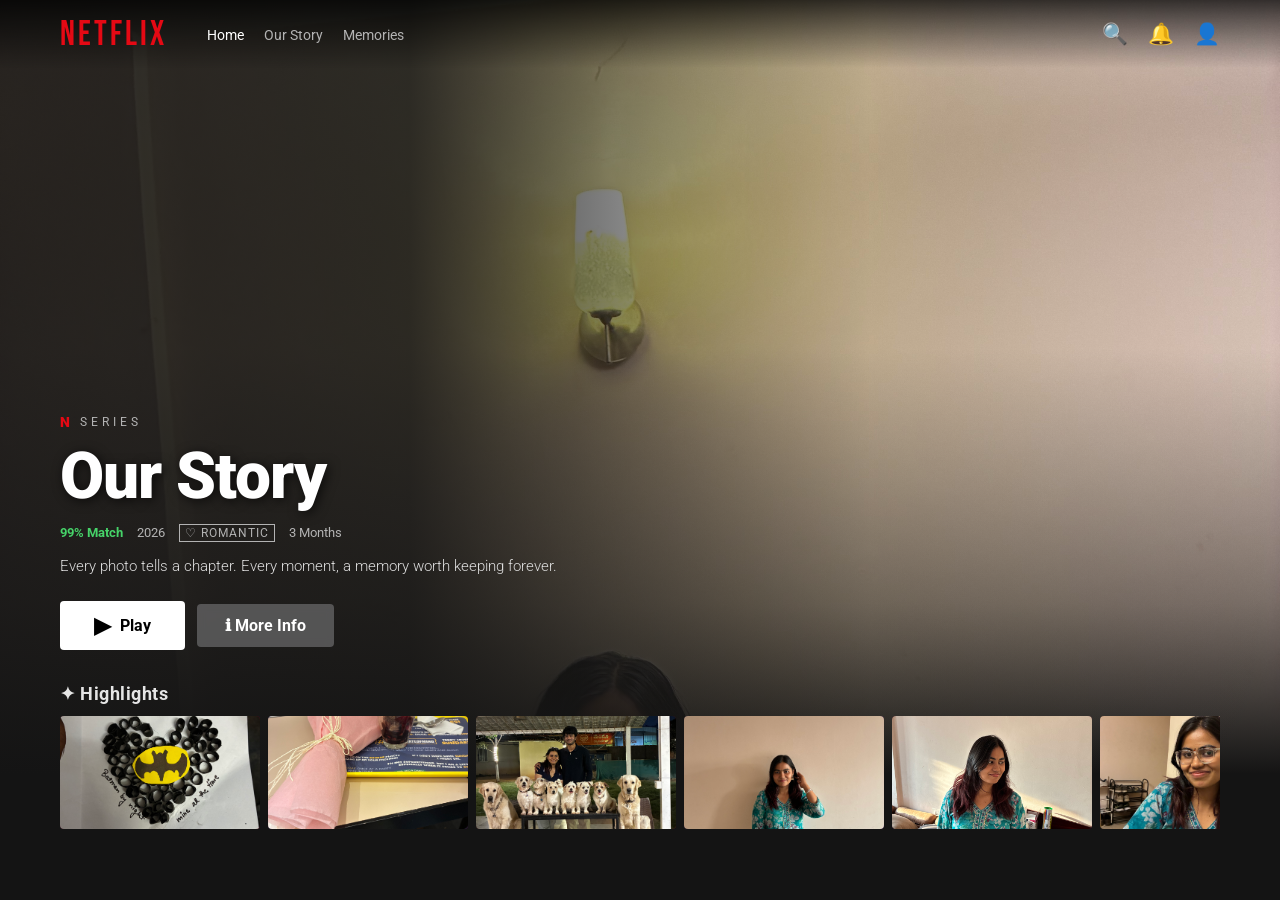
==== browse.html @ f3608fbd "Initial commit: Netflix anniversary website" ====
<!DOCTYPE html>
<html lang="en">
<head>
  <meta charset="UTF-8">
  <meta name="viewport" content="width=device-width, initial-scale=1.0">
  <title>Our Story</title>
  <link rel="stylesheet" href="css/style.css">
</head>
<body class="browse-page">

  <!-- NAVBAR -->
  <nav class="netflix-nav" id="navbar">
    <div class="nav-logo" onclick="nav('profiles.html')" style="cursor:pointer">NETFLIX</div>
    <ul class="nav-links">
      <li><a href="#" class="active">Home</a></li>
      <li><a href="#">Our Story</a></li>
      <li><a href="#">Memories</a></li>
    </ul>
    <div class="nav-right">
      <span>🔍</span><span>🔔</span><span>👤</span>
    </div>
  </nav>

  <!-- HERO -->
  <section class="hero">
    <div class="hero-bg g1">
      <img src="images/IMG_0505.jpg" onerror="this.style.display='none'">
    </div>
    <div class="hero-gradient"></div>
    <div class="hero-content">
      <div class="n-series-badge"><span class="n">N</span> SERIES</div>
      <h1 class="hero-title" id="heroTitle">Our Story</h1>
      <div class="hero-meta">
        <span class="match">99% Match</span>
        <span>2026</span>
        <span class="rating">♡ ROMANTIC</span>
        <span>3 Months</span>
      </div>
      <p class="hero-description">Every photo tells a chapter. Every moment, a memory worth keeping forever.</p>
      <div class="hero-buttons">
        <button class="btn-play" onclick="nav('player.html')">
          <span class="play-icon">▶</span> Play
        </button>
        <button class="btn-more" onclick="nav('player.html')">ℹ More Info</button>
      </div>
    </div>
  </section>

  <!-- HIGHLIGHTS ONLY -->
  <div class="content-sections" id="highlights"></div>

  <script src="js/config.js"></script>
  <script>
    // Navbar solidify on scroll
    window.addEventListener('scroll', () => {
      document.getElementById('navbar').classList.toggle('solid', window.scrollY > 50);
    });

    // All photos for highlights
    const ALL_PHOTOS = [
      'images/IMG_0012.jpg','images/IMG_0018.jpg','images/IMG_0037.jpg',
      'images/IMG_0118.jpg','images/IMG_0148.jpg','images/IMG_0170.jpg',
      'images/IMG_0179.jpg','images/IMG_0231.jpg','images/IMG_0234.jpg',
      'images/IMG_0241.jpg','images/IMG_0243.jpg','images/IMG_0244.jpg',
      'images/IMG_0246.jpg','images/IMG_0248.jpg','images/IMG_0250.jpg',
      'images/IMG_0251.jpg','images/IMG_0256.jpg','images/IMG_0259.jpg',
      'images/IMG_0324.jpg','images/IMG_0326.jpg','images/IMG_0332.jpg',
      'images/IMG_0341.jpg','images/IMG_0342.jpg','images/IMG_0343.jpg',
      'images/IMG_0344.jpg','images/IMG_0345.jpg','images/IMG_0346.jpg',
      'images/IMG_0359.jpg','images/IMG_0387.jpg','images/IMG_0388.jpg',
      'images/IMG_0390.jpg','images/IMG_0396.jpg','images/IMG_0397.jpg',
      'images/IMG_0410.jpg','images/IMG_0420.jpg','images/IMG_0424.jpg',
      'images/IMG_0500.jpg','images/IMG_0501.jpg','images/IMG_0502.jpg',
      'images/IMG_0503.jpg','images/IMG_0504.jpg','images/IMG_0505.jpg',
      'images/WA1.jpg','images/WA2.jpg','images/WA3.jpg'
    ];

    const grads = ['g1','g2','g3','g4','g5','g6','g7','g8','g9','g10'];

    // Build highlights row
    const section = document.createElement('div');
    section.className = 'content-row';
    section.innerHTML = '<div class="row-title">✦ Highlights</div>';

    const container = document.createElement('div');
    container.className = 'cards-container';

    const leftArrow = document.createElement('button');
    leftArrow.className = 'scroll-arrow left'; leftArrow.innerHTML = '&#8249;';
    leftArrow.onclick = () => scroll.scrollBy({ left: -620, behavior:'smooth' });

    const rightArrow = document.createElement('button');
    rightArrow.className = 'scroll-arrow right'; rightArrow.innerHTML = '&#8250;';
    rightArrow.onclick = () => scroll.scrollBy({ left: 620, behavior:'smooth' });

    const scroll = document.createElement('div');
    scroll.className = 'cards-scroll';

    ALL_PHOTOS.forEach((src, i) => {
      const card = document.createElement('div');
      card.className = 'memory-card';
      card.onclick = () => nav('player.html?start=' + i);
      card.innerHTML = `
        <div class="card-thumb ${grads[i % grads.length]}">
          <img src="${src}" onerror="this.style.display='none'">
          <div class="ph-box"><span class="ph-icon">📸</span></div>
        </div>
        <div class="card-hover-info">
          <div class="card-hover-title">Memory #${i+1}</div>
          <div class="card-hover-sub">♡ Our Highlight</div>
        </div>`;
      scroll.appendChild(card);
    });

    container.appendChild(leftArrow);
    container.appendChild(scroll);
    container.appendChild(rightArrow);
    section.appendChild(container);
    document.getElementById('highlights').appendChild(section);

    function nav(url) {
      document.body.classList.add('fade-out');
      setTimeout(() => { window.location.href = url; }, 450);
    }
  </script>
</body>
</html>
---- css/style.css ----
/* ============================================================
   NETFLIX ANNIVERSARY — GLOBAL STYLES
   ============================================================ */

@import url('https://fonts.googleapis.com/css2?family=Bebas+Neue&family=Roboto:ital,wght@0,300;0,400;0,500;0,700;0,900;1,300;1,400&display=swap');

/* ── RESET & BASE ─────────────────────────────────────────── */
*, *::before, *::after { box-sizing: border-box; margin: 0; padding: 0; }

:root {
  --red:        #E50914;
  --dark-red:   #8B0000;
  --bg:         #141414;
  --black:      #000000;
  --gray:       #808080;
  --lgray:      #B3B3B3;
  --white:      #FFFFFF;
  --green:      #46d369;
}

html { scroll-behavior: smooth; }

body {
  background-color: var(--bg);
  color: var(--white);
  font-family: 'Roboto', 'Helvetica Neue', Arial, sans-serif;
  overflow-x: hidden;
  min-height: 100vh;
  animation: pageIn .5s ease forwards;
}

a { color: inherit; text-decoration: none; }
button { cursor: pointer; font-family: inherit; }
img { max-width: 100%; display: block; }

@keyframes pageIn {
  from { opacity: 0; }
  to   { opacity: 1; }
}
.fade-out {
  animation: pageOut .45s ease forwards !important;
  pointer-events: none;
}
@keyframes pageOut {
  from { opacity: 1; }
  to   { opacity: 0; }
}

/* ── SHARED NAVBAR ────────────────────────────────────────── */
.netflix-nav {
  position: fixed; top: 0; left: 0; right: 0;
  height: 68px;
  display: flex; align-items: center;
  padding: 0 60px;
  z-index: 1000;
  transition: background .4s;
  background: linear-gradient(to bottom, rgba(0,0,0,.75) 0%, transparent 100%);
}
.netflix-nav.solid { background: var(--bg); }

.nav-logo {
  font-family: 'Bebas Neue', sans-serif;
  font-size: 2.2rem;
  color: var(--red);
  letter-spacing: 3px;
  margin-right: 40px;
  flex-shrink: 0;
}
.nav-links { display: flex; gap: 20px; list-style: none; }
.nav-links a { font-size: .85rem; color: var(--lgray); transition: color .2s; }
.nav-links a:hover, .nav-links a.active { color: var(--white); }
.nav-right {
  margin-left: auto; display: flex; align-items: center;
  gap: 20px; font-size: 1.3rem;
}
.nav-right span { cursor: pointer; transition: transform .2s; }
.nav-right span:hover { transform: scale(1.15); }


/* ============================================================
   PAGE 1 — INTRO
   ============================================================ */
.intro-page {
  background: #000;
  display: flex; align-items: center; justify-content: center;
  height: 100vh; overflow: hidden;
}

.intro-container {
  display: flex; flex-direction: column;
  align-items: center; gap: 18px;
}

.netflix-n {
  font-family: 'Bebas Neue', sans-serif;
  font-size: min(38vw, 340px);
  color: var(--red);
  line-height: 1;
  letter-spacing: -5px;
  text-shadow:
    -3px 3px 0px rgba(139,0,0,.9),
    -7px 7px 0px rgba(90,0,0,.6),
    0 0 60px  rgba(229,9,20,.65),
    0 0 130px rgba(229,9,20,.35),
    0 0 220px rgba(229,9,20,.18);
  animation: netflixIn 3.4s cubic-bezier(.25,.1,.25,1) forwards;
}

@keyframes netflixIn {
  0%  { transform: scale(3) perspective(500px) rotateY(15deg); opacity:0; filter:blur(12px); }
  28% { opacity:1; filter:blur(0); transform: scale(1.06) perspective(500px) rotateY(0deg); }
  62% { transform: scale(1); opacity:1; }
  82% { opacity:1; }
  100%{ opacity:0; transform: scale(.97); filter:blur(4px); }
}

.intro-tagline {
  font-size: .85rem; letter-spacing: 8px;
  color: var(--gray); text-transform: uppercase;
  animation: fadeInOut 3.4s ease forwards;
  animation-delay: .25s; opacity: 0;
}
@keyframes fadeInOut {
  0%,100%    { opacity:0; }
  22%, 78%   { opacity:1; }
}

.intro-skip {
  position: fixed; bottom: 40px; right: 60px;
  background: rgba(255,255,255,.1);
  border: 1px solid rgba(255,255,255,.4);
  color: white; padding: 8px 22px;
  border-radius: 3px; font-size: .85rem;
  letter-spacing: 1px; transition: background .2s;
}
.intro-skip:hover { background: rgba(255,255,255,.22); }


/* ============================================================
   PAGE 2 — PROFILES
   ============================================================ */
.profiles-page {
  min-height: 100vh;
  display: flex; flex-direction: column;
  align-items: center; justify-content: center;
  background:
    radial-gradient(ellipse at 60% 110%, rgba(100,0,0,.55) 0%, rgba(20,20,20,.7) 45%, #000 100%);
}

.profiles-title {
  font-size: clamp(1.8rem, 4vw, 3rem);
  font-weight: 400; margin-bottom: 50px;
  letter-spacing: 1px;
}

.profiles-grid {
  display: flex; gap: 35px;
  flex-wrap: wrap; justify-content: center;
}

.profile-card {
  display: flex; flex-direction: column;
  align-items: center; gap: 12px;
  cursor: pointer; transition: transform .22s;
}
.profile-card:hover { transform: scale(1.1); }

.profile-avatar {
  width: 150px; height: 150px;
  border-radius: 6px; overflow: hidden;
  position: relative;
  border: 3px solid transparent;
  transition: border-color .2s;
}
.profile-card:hover .profile-avatar { border-color: var(--white); }

.profile-avatar img {
  width:100%; height:100%;
  object-fit: cover;
  position: absolute; inset:0; z-index:1;
}
.profile-avatar .ph-box {
  position:absolute; inset:0; z-index:0;
  display:flex; flex-direction:column;
  align-items:center; justify-content:center; gap:6px;
}
.profile-avatar .ph-box .ph-icon { font-size: 3.2rem; opacity:.7; }
.profile-avatar .ph-box .ph-text { font-size:.65rem; color:rgba(255,255,255,.35); text-align:center; }

.profile-label {
  color: var(--gray); font-size: .95rem;
  font-weight: 400; letter-spacing:.5px;
  transition: color .2s;
}
.profile-card:hover .profile-label { color: var(--white); }

.profiles-manage {
  margin-top: 55px;
  background: transparent;
  border: 1px solid var(--gray); color: var(--gray);
  padding: 10px 30px; font-size: .82rem;
  letter-spacing: 2px; text-transform: uppercase;
  border-radius: 2px; transition: border-color .2s, color .2s;
}
.profiles-manage:hover { border-color: var(--white); color: var(--white); }


/* ============================================================
   PAGE 3 — BROWSE
   ============================================================ */
.browse-page { background: var(--bg); min-height: 100vh; }

/* HERO */
.hero {
  position: relative; height: 86vh; min-height: 540px; overflow: hidden;
}
.hero-bg {
  position: absolute; inset: 0;
  background: linear-gradient(135deg, #1a0010 0%, #3a0020 35%, #0a0015 65%, #1a0030 100%);
  background-size: cover; background-position: center top;
}
.hero-bg img {
  width:100%; height:100%;
  object-fit:cover; object-position: center top;
  position:absolute; inset:0;
}
.hero-gradient {
  position: absolute; inset: 0;
  background:
    linear-gradient(to right,  rgba(20,20,20,.88) 32%, rgba(20,20,20,.1) 68%, transparent 100%),
    linear-gradient(to top,    rgba(20,20,20,1)   0%,  rgba(20,20,20,.5) 22%, transparent 55%);
}
.hero-content {
  position: absolute; bottom: 16%; left: 60px;
  max-width: 560px; z-index: 10;
}
.n-series-badge {
  display: flex; align-items: center; gap: 6px;
  margin-bottom: 12px; font-size: .72rem;
  letter-spacing: 4px; text-transform: uppercase; color: var(--lgray);
}
.n-series-badge .n { color: var(--red); font-weight:900; font-size:.9rem; }

.hero-title {
  font-size: clamp(2.4rem, 5vw, 4.8rem);
  font-weight: 900; line-height: 1.05;
  margin-bottom: 14px;
  text-shadow: 2px 2px 12px rgba(0,0,0,.7);
  letter-spacing: -1px;
}
.hero-meta {
  display:flex; gap:14px; align-items:center;
  margin-bottom: 12px; font-size:.83rem; color:var(--lgray);
}
.hero-meta .match { color:var(--green); font-weight:700; }
.hero-meta .rating {
  border:1px solid var(--lgray); padding:1px 5px;
  font-size:.72rem; letter-spacing:1px;
}

.hero-description {
  font-size: .94rem; color: #ddd;
  line-height: 1.68; margin-bottom: 22px; font-weight: 300;
}
.hero-buttons { display:flex; gap:12px; align-items:center; flex-wrap:wrap; }

.btn-play {
  background: var(--white); color: var(--black);
  border: none; padding: 12px 34px;
  border-radius: 4px; font-size: 1rem; font-weight: 700;
  display: flex; align-items: center; gap: 9px;
  transition: background .2s;
}
.btn-play:hover { background: rgba(255,255,255,.82); }
.btn-play .play-icon { font-size: 1.35rem; }

.btn-more {
  background: rgba(109,109,110,.7); color: var(--white);
  border: none; padding: 12px 28px;
  border-radius: 4px; font-size: 1rem; font-weight: 700;
  display: flex; align-items: center; gap: 9px;
  backdrop-filter: blur(4px); transition: background .2s;
}
.btn-more:hover { background: rgba(109,109,110,.5); }

/* CONTENT ROWS */
.content-sections {
  padding: 0 60px; margin-top: -90px;
  position: relative; z-index: 10;
}
.content-row { margin-bottom: 52px; position: relative; }
.row-title {
  font-size: 1.1rem; font-weight: 700;
  color: #e5e5e5; margin-bottom: 12px; letter-spacing: .5px;
}

.cards-container { position: relative; }
.cards-scroll {
  display: flex; gap: 8px;
  overflow-x: auto; scroll-behavior: smooth;
  scrollbar-width: none; padding-bottom: 8px;
}
.cards-scroll::-webkit-scrollbar { display: none; }

/* CARDS */
.memory-card {
  flex-shrink: 0; width: 200px;
  border-radius: 4px; overflow: visible;
  position: relative; cursor: pointer;
  transition: transform .3s, z-index 0s;
  z-index: 1;
}
.memory-card:hover {
  transform: scale(1.26); z-index: 20;
  transition: transform .3s, z-index 0s 0s;
}

.card-thumb {
  width: 100%; aspect-ratio: 16/9;
  border-radius: 4px; overflow: hidden;
  position: relative;
}
.card-thumb-bg {
  position:absolute; inset:0;
  background-size:cover; background-position:center;
}
.card-thumb img {
  width:100%; height:100%;
  object-fit:cover;
  position:absolute; inset:0; z-index:1;
}
.card-thumb .ph-box {
  position:absolute; inset:0; z-index:0;
  display:flex; flex-direction:column;
  align-items:center; justify-content:center; gap:4px;
}
.card-thumb .ph-box .ph-icon { font-size:1.6rem; opacity:.6; }
.card-thumb .ph-box .ph-text { font-size:.58rem; color:rgba(255,255,255,.3); }

.card-hover-info {
  display: none;
  position: absolute; top: 100%; left: 0; right: 0;
  background: #181818;
  border-radius: 0 0 4px 4px;
  padding: 8px 10px 10px;
  z-index: 30;
  box-shadow: 0 8px 30px rgba(0,0,0,.6);
}
.memory-card:hover .card-hover-info { display: block; }
.card-hover-title {
  font-size: .75rem; font-weight: 700;
  color: var(--white); white-space:nowrap;
  overflow:hidden; text-overflow:ellipsis;
}
.card-hover-sub { font-size: .64rem; color: var(--lgray); margin-top: 3px; }

/* Scroll arrows */
.scroll-arrow {
  position: absolute; top: 0; bottom: 0; width: 50px;
  background: linear-gradient(to right, rgba(20,20,20,.95), transparent);
  display: flex; align-items: center; justify-content: center;
  z-index: 25; border: none; color: white; font-size: 1.6rem;
  opacity: 0; transition: opacity .2s; border-radius: 4px 0 0 4px;
}
.scroll-arrow.right {
  right: 0; left: auto;
  background: linear-gradient(to left, rgba(20,20,20,.95), transparent);
  border-radius: 0 4px 4px 0;
}
.cards-container:hover .scroll-arrow { opacity: 1; }


/* ============================================================
   PAGE 4 — PLAYER
   ============================================================ */
.player-page {
  background: #000;
  height: 100vh; width: 100vw;
  overflow: hidden; position: relative;
}

.player-slide {
  position: absolute; inset: 0;
  display: flex; align-items: center; justify-content: center;
  opacity: 0; transition: opacity .8s ease;
}
.player-slide.active { opacity: 1; }

.slide-bg {
  position: absolute; inset: 0;
  background-size: cover; background-position: center;
}
.slide-bg img {
  width:100%; height:100%;
  object-fit: contain;
  position: absolute; inset:0; z-index:1;
}
.slide-vignette {
  position: absolute; inset: 0; z-index: 2;
  background: radial-gradient(ellipse at center, transparent 40%, rgba(0,0,0,.55) 100%);
}
.slide-ph-box {
  position:absolute; inset:0; z-index:0;
  display:flex; flex-direction:column;
  align-items:center; justify-content:center; gap:10px;
}
.slide-ph-box .ph-icon { font-size:4rem; opacity:.5; }
.slide-ph-box .ph-text { font-size:.85rem; color:rgba(255,255,255,.3); }

/* Player top bar */
.player-top {
  position: fixed; top: 0; left: 0; right: 0;
  padding: 18px 60px;
  background: linear-gradient(to bottom, rgba(0,0,0,.8), transparent);
  z-index: 100;
  display: flex; align-items: center; gap: 16px;
  opacity: 0; transition: opacity .3s;
}
.player-page:hover .player-top,
.player-page:hover .player-bottom { opacity: 1; }

.player-back {
  background: none; border: none; color: white;
  font-size: 1.5rem; padding: 5px;
  transition: transform .2s;
}
.player-back:hover { transform: scale(1.2); }
.player-show-title { font-size: 1rem; font-weight: 700; }
.player-ep-title   { font-size: .84rem; color: var(--lgray); font-weight: 400; }

/* Player bottom controls */
.player-bottom {
  position: fixed; bottom: 0; left: 0; right: 0;
  padding: 60px 60px 28px;
  background: linear-gradient(to top, rgba(0,0,0,.9), transparent);
  z-index: 100; opacity: 0; transition: opacity .3s;
}
.progress-track {
  width: 100%; height: 3px;
  background: rgba(255,255,255,.25); border-radius: 3px;
  cursor: pointer; margin-bottom: 16px; position: relative;
}
.progress-fill {
  height: 100%; background: var(--red);
  border-radius: 3px; transition: width .1s linear;
  position: relative;
}
.progress-fill::after {
  content: '';
  position: absolute; right: -6px; top: 50%; transform: translateY(-50%);
  width: 13px; height: 13px; background: white; border-radius: 50%;
  opacity: 0; transition: opacity .2s;
}
.progress-track:hover .progress-fill::after { opacity: 1; }

.controls-row {
  display: flex; align-items: center; gap: 14px;
}
.pctrl {
  background: none; border: none; color: white;
  font-size: 1.6rem; padding: 5px; line-height: 1;
  transition: transform .2s; display: flex; align-items: center;
}
.pctrl:hover { transform: scale(1.2); }
.pctrl.large { font-size: 2rem; }

.player-time { font-size: .84rem; color: var(--lgray); margin-left: 4px; white-space: nowrap; }

.next-ep-btn {
  margin-left: auto;
  background: white; color: black; border: none;
  padding: 10px 22px; border-radius: 3px;
  font-size: .88rem; font-weight: 700;
  display: flex; align-items: center; gap: 7px;
  transition: background .2s;
}
.next-ep-btn:hover { background: rgba(255,255,255,.82); }

.photo-counter {
  position: fixed; top: 20px; right: 60px;
  background: rgba(0,0,0,.5); color: white;
  padding: 5px 14px; border-radius: 3px;
  font-size: .82rem; z-index: 101;
}


/* ============================================================
   PAGE 5 — CREDITS
   ============================================================ */
.credits-page { background: #000; height: 100vh; overflow: hidden; position: relative; }

.credits-side-photo {
  position: fixed; top: 30px; left: 30px;
  width: 165px; height: 230px;
  border-radius: 4px; overflow: hidden;
  background: linear-gradient(135deg, #2a0010, #4a0020);
  z-index: 20;
  box-shadow: 0 10px 40px rgba(0,0,0,.8);
}
.credits-side-photo img { width:100%; height:100%; object-fit:cover; }

.credits-scroll-wrap { position: absolute; inset: 0; overflow: hidden; }

.credits-content {
  width: 100%;
  padding: 0 80px 0 225px;
  animation: creditsRoll 55s linear forwards;
}
@keyframes creditsRoll {
  from { transform: translateY(100vh); }
  to   { transform: translateY(-100%); }
}

.credits-gap-top  { height: 28vh; }
.credits-gap-bot  { height: 55vh; }

.credits-header { text-align:center; margin-bottom: 70px; }
.credits-badge  {
  font-size: .62rem; letter-spacing: 6px; color: var(--red);
  text-transform: uppercase; margin-bottom: 8px;
}
.credits-main-title {
  font-size: clamp(1.4rem,3vw,2.4rem);
  font-weight: 900; margin-bottom: 4px;
}
.credits-main-sub {
  font-size: .82rem; color: var(--gray); letter-spacing: 2px;
}
.credits-hr {
  width: 55px; height: 1px;
  background: var(--red); margin: 28px auto;
  opacity: .55;
}

.credit-row {
  display: grid;
  grid-template-columns: 260px 1fr;
  gap: 6px; margin-bottom: 18px; align-items: start;
}
.credit-role {
  text-align: right; color: var(--gray);
  font-size: .84rem; font-weight: 400;
  padding-right: 24px; line-height: 1.6;
}
.credit-name {
  color: var(--white); font-size: .84rem;
  font-weight: 400; line-height: 1.6;
}
.credit-name.highlight { color: var(--red); font-weight: 700; }

.credits-section-gap { height: 40px; }

.credits-end {
  text-align: center; margin-top: 55px;
}
.credits-end p {
  color: var(--gray); font-size: .9rem;
  line-height: 2.1; font-weight: 300;
  font-style: italic;
  white-space: pre-line;
}
.credits-heart {
  color: var(--red); font-size: 2rem;
  display: block; margin: 24px auto 0;
  animation: heartbeat 1.6s ease-in-out infinite;
}
@keyframes heartbeat {
  0%,100% { transform: scale(1); }
  50%      { transform: scale(1.25); }
}


/* ============================================================
   GRADIENT PALETTE — placeholder backgrounds
   ============================================================ */
.g1 { background: linear-gradient(135deg, #2a0010, #700025); }
.g2 { background: linear-gradient(135deg, #1a0030, #4a0055); }
.g3 { background: linear-gradient(135deg, #200800, #601018); }
.g4 { background: linear-gradient(135deg, #0a0020, #300055); }
.g5 { background: linear-gradient(135deg, #250015, #500028); }
.g6 { background: linear-gradient(135deg, #1a0800, #4a2008); }
.g7 { background: linear-gradient(135deg, #200000, #600000); }
.g8 { background: linear-gradient(135deg, #200025, #500048); }
.g9 { background: linear-gradient(135deg, #102000, #304000); }
.g10{ background: linear-gradient(135deg, #001020, #002050); }


/* ============================================================
   RESPONSIVE
   ============================================================ */
@media (max-width: 768px) {
  .netflix-nav { padding: 0 20px; }
  .nav-links   { display: none; }

  .hero-content { left: 20px; right: 20px; max-width: 100%; }
  .content-sections { padding: 0 20px; }

  .memory-card { width: 150px; }
  .memory-card:hover { transform: scale(1.15); }

  .player-top, .player-bottom { padding-left: 20px; padding-right: 20px; }

  .credits-content { padding: 0 20px 0 195px; }
  .credits-side-photo { width: 120px; height: 165px; }
  .credit-row { grid-template-columns: 160px 1fr; }
  .credit-role { padding-right: 14px; }

  .profile-avatar { width: 120px; height: 120px; }
  .profiles-grid  { gap: 20px; }
}
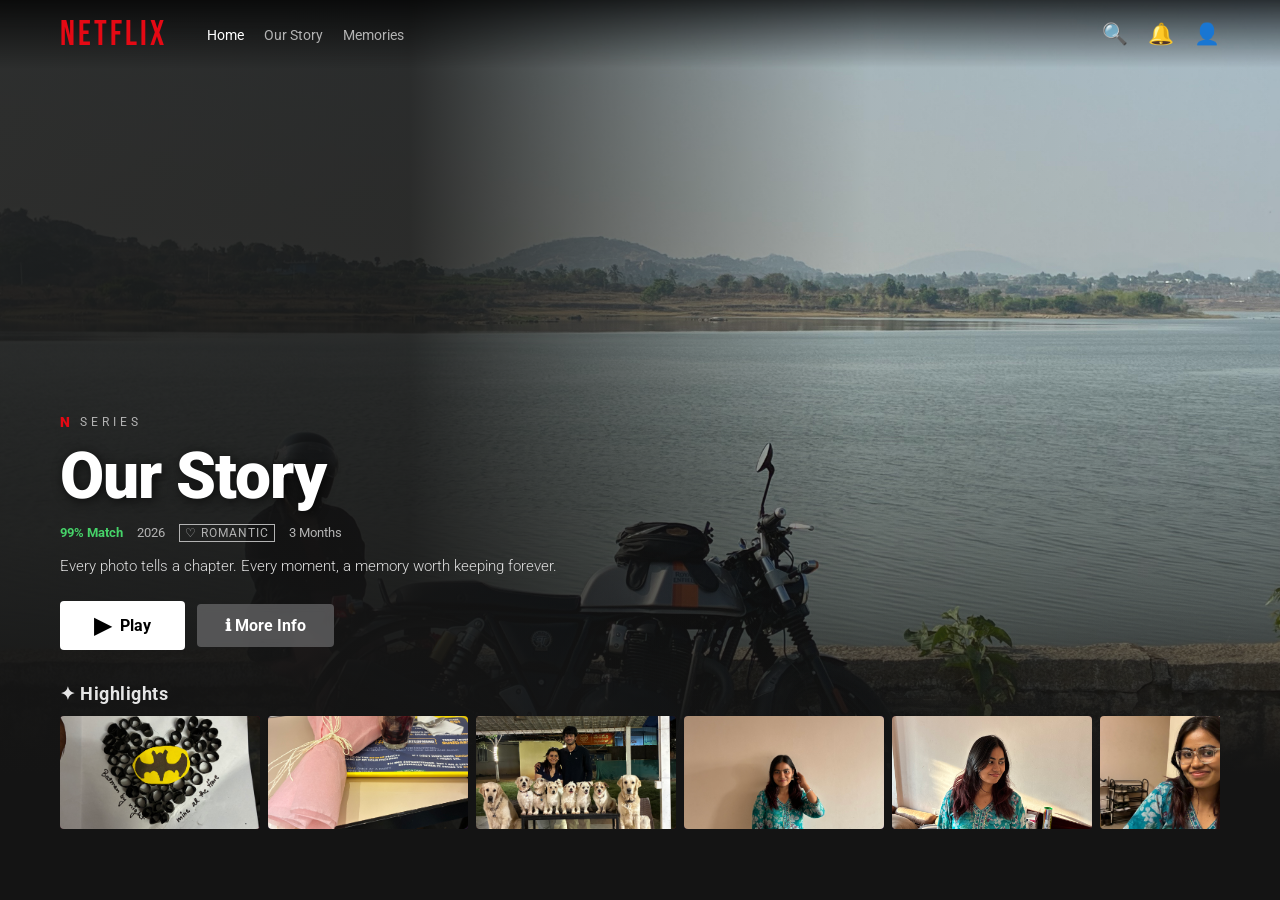
==== commit 8350fc26: "Hero image: use IMG_0424 (bike photo), centered Co-Authored-By: Claude Sonnet 4.6 <noreply@anthropic" ====
--- a/browse.html
+++ b/browse.html
@@ -24,7 +24,7 @@
   <!-- HERO -->
   <section class="hero">
     <div class="hero-bg g1">
-      <img src="images/IMG_0505.jpg" onerror="this.style.display='none'">
+      <img src="images/IMG_0424.jpg" onerror="this.style.display='none'">
     </div>
     <div class="hero-gradient"></div>
     <div class="hero-content">
--- a/css/style.css
+++ b/css/style.css
@@ -221,7 +221,7 @@
 }
 .hero-bg img {
   width:100%; height:100%;
-  object-fit:cover; object-position: center top;
+  object-fit:cover; object-position: center center;
   position:absolute; inset:0;
 }
 .hero-gradient {
@@ -511,7 +511,7 @@
   to   { transform: translateY(-100%); }
 }
 
-.credits-gap-top  { height: 28vh; }
+.credits-gap-top  { height: 0; }
 .credits-gap-bot  { height: 55vh; }
 
 .credits-header { text-align:center; margin-bottom: 70px; }
